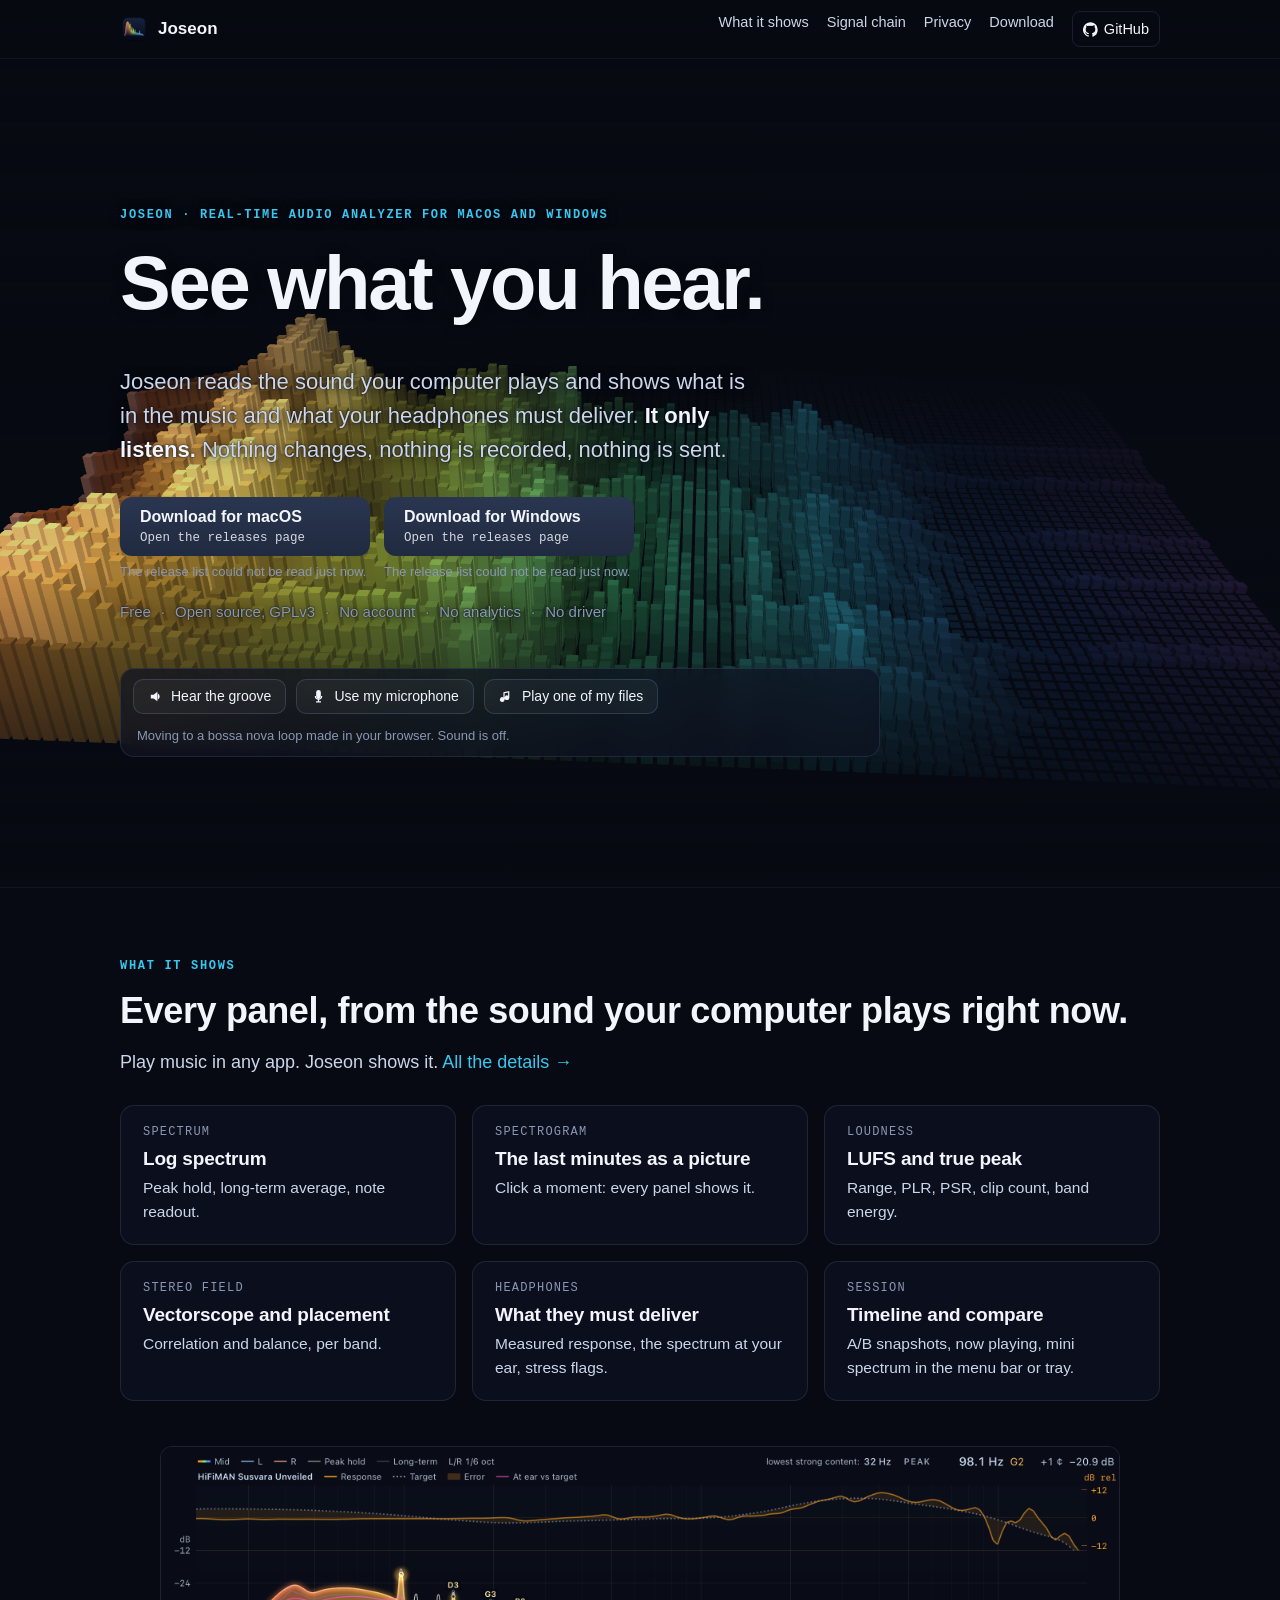
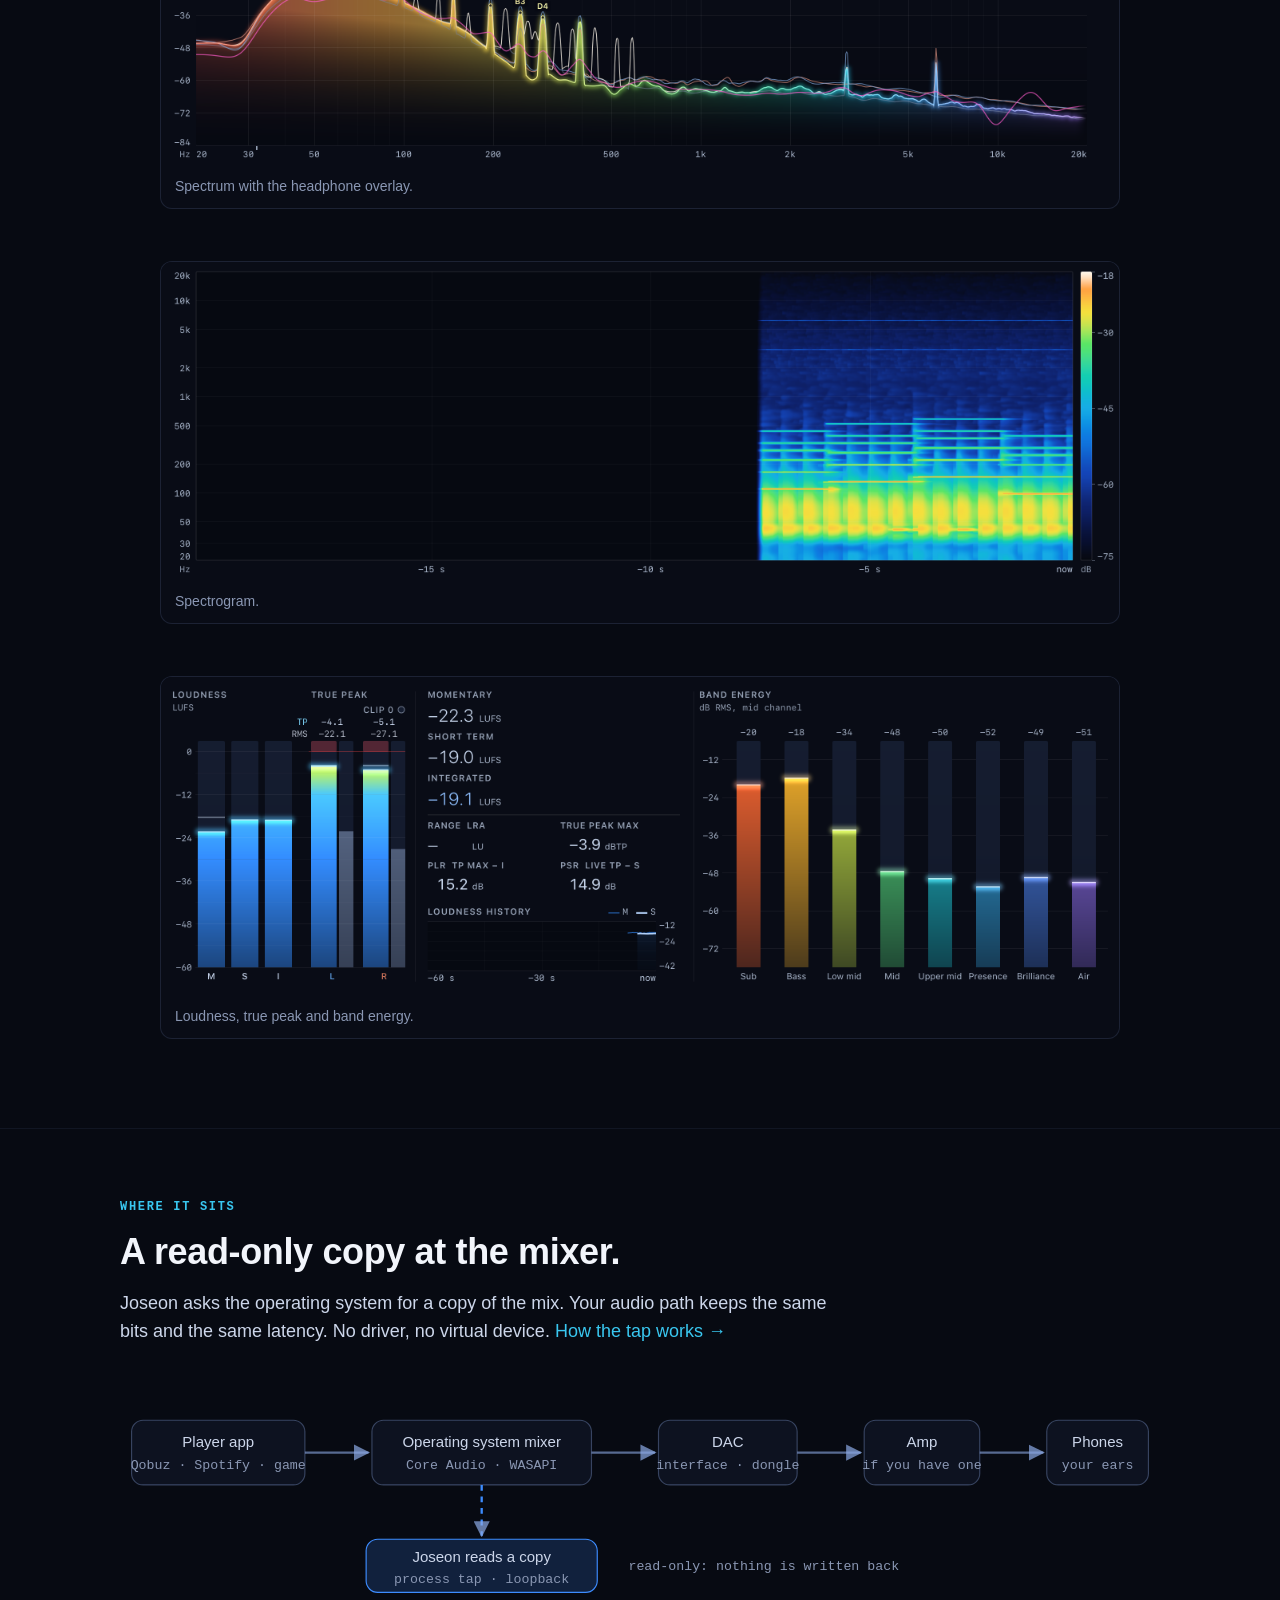
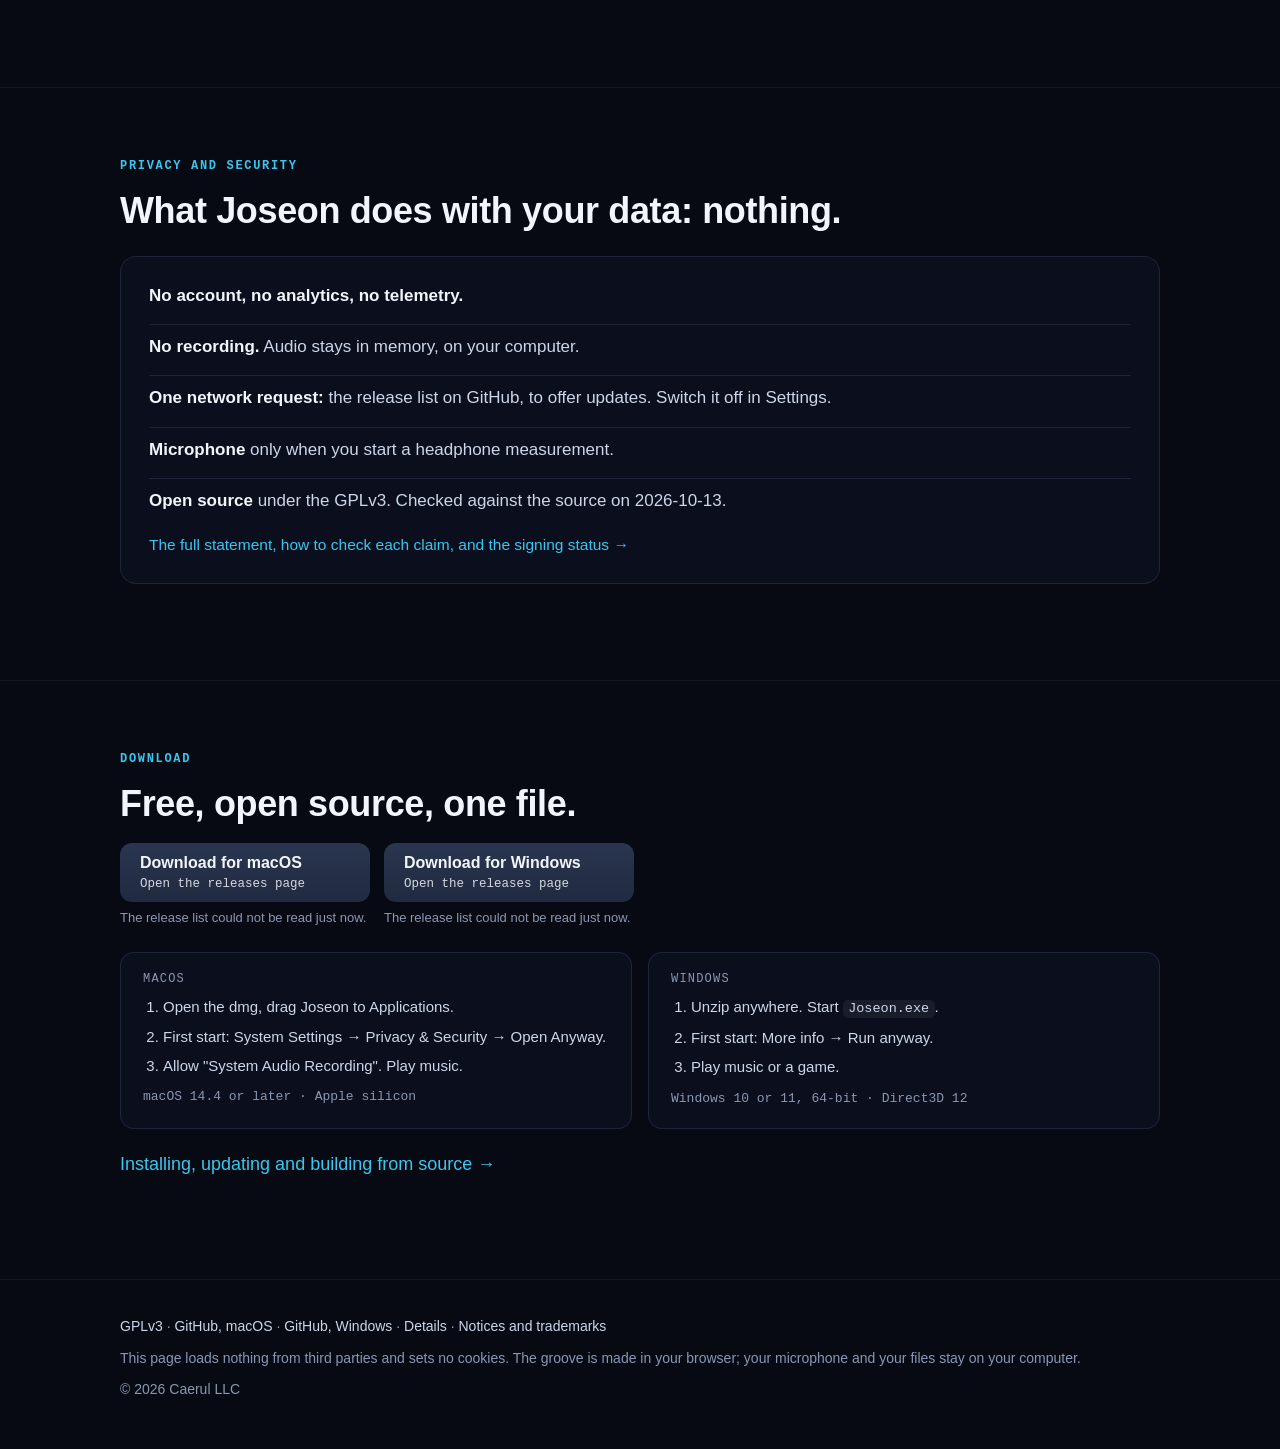
==== docs/index.html @ 68fdccec "site: project page for GitHub Pages, a details page, and an ad-hoc dmg build docs/ holds the page (s" ====
<!doctype html>
<html lang="en">
<head>
<meta charset="utf-8">
<meta name="viewport" content="width=device-width, initial-scale=1">
<title>Joseon — See what you hear</title>
<meta name="description" content="Joseon is a free, open-source real-time audio analyzer for macOS and Windows. It shows the spectrum, spectrogram, loudness and stereo field of the sound your computer plays, and what your headphones must deliver. It only listens.">
<meta name="color-scheme" content="dark">
<meta name="theme-color" content="#070A12">
<meta property="og:title" content="Joseon — See what you hear">
<meta property="og:description" content="Free, open-source real-time audio analyzer for macOS and Windows. It only listens: nothing changes in your audio, nothing is recorded, nothing is sent.">
<meta property="og:type" content="website">
<meta property="og:image" content="https://jasas1.github.io/Joseon/site/icon-512.png">
<link rel="icon" type="image/png" sizes="64x64" href="site/favicon-64.png">
<link rel="apple-touch-icon" href="site/icon-256.png">
<link rel="stylesheet" href="site/style.css">
</head>
<body>

<div id="readout" aria-hidden="true"></div>

<nav>
  <div class="wrap">
    <a class="brand" href="#top"><img src="site/icon-256.png" alt="" width="28" height="28">Joseon</a>
    <div class="links">
      <a href="#shows" class="optional">What it shows</a>
      <a href="#chain" class="optional">Signal chain</a>
      <a href="#privacy">Privacy</a>
      <a href="#download">Download</a>
      <a href="https://github.com/jasas1/Joseon" class="gh"><svg viewBox="0 0 16 16" aria-hidden="true"><path d="M8 .2a8 8 0 0 0-2.5 15.6c.4 0 .5-.2.5-.4v-1.5c-2.2.5-2.7-1-2.7-1-.4-.9-.9-1.2-.9-1.2-.7-.5.1-.5.1-.5.8.1 1.2.8 1.2.8.7 1.3 1.9.9 2.3.7.1-.5.3-.9.5-1.1-1.8-.2-3.6-.9-3.6-4 0-.9.3-1.6.8-2.1-.1-.2-.4-1 .1-2.1 0 0 .7-.2 2.2.8a7.6 7.6 0 0 1 4 0c1.5-1 2.2-.8 2.2-.8.5 1.1.2 1.9.1 2.1.5.5.8 1.2.8 2.1 0 3.1-1.9 3.8-3.6 4 .3.2.5.7.5 1.4v2.2c0 .2.1.5.6.4A8 8 0 0 0 8 .2z"/></svg>GitHub</a>
    </div>
  </div>
</nav>

<main id="top">

<section class="hero">
  <canvas id="field" aria-hidden="true"></canvas>
  <div id="veil" aria-hidden="true"></div>
  <div class="wrap">
    <div class="eyebrow">Joseon · real-time audio analyzer for macOS and Windows</div>
    <h1>See what you hear.</h1>
    <p class="lede">Joseon reads the sound your computer plays and shows what is in the music and what your
      headphones must deliver. <b>It only listens.</b> Nothing changes, nothing is recorded, nothing is sent.</p>

    <div class="downloads">
      <div class="download" data-download="mac">
        <a class="btn" href="https://github.com/jasas1/Joseon/releases">
          <span>Download for macOS</span>
          <span class="btn-sub">Reading the release list…</span>
        </a>
        <div class="meta"></div>
      </div>
      <div class="download" data-download="win">
        <a class="btn" href="https://github.com/jasas1/JoseonPC/releases">
          <span>Download for Windows</span>
          <span class="btn-sub">Reading the release list…</span>
        </a>
        <div class="meta"></div>
      </div>
    </div>
    <p class="sub"><span>Free</span><span>Open source, GPLv3</span><span>No account</span><span>No analytics</span><span>No driver</span></p>

    <div id="sound" role="group" aria-label="Sound for the background">
      <button class="chip" id="btn-listen" type="button" disabled>
        <svg viewBox="0 0 16 16"><path d="M3 6v4h3l4 3V3L6 6H3zm9.5 2a3.5 3.5 0 0 0-2-3.15v6.3A3.5 3.5 0 0 0 12.5 8z"/></svg>
        <span>Hear the groove</span>
      </button>
      <button class="chip" id="btn-mic" type="button">
        <svg viewBox="0 0 16 16"><path d="M8 1a2.5 2.5 0 0 0-2.5 2.5v4a2.5 2.5 0 0 0 5 0v-4A2.5 2.5 0 0 0 8 1zm-4 6.5h1.3a2.7 2.7 0 0 0 5.4 0H12a4 4 0 0 1-3.35 3.95V13h2v1.3H5.35V13h2v-1.55A4 4 0 0 1 4 7.5z"/></svg>
        <span>Use my microphone</span>
      </button>
      <button class="chip" id="btn-file" type="button">
        <svg viewBox="0 0 16 16"><path d="M11 1v8.3a2.5 2.5 0 1 1-1.3-2.2V3.6L6 4.5v6.8a2.5 2.5 0 1 1-1.3-2.2V3.4L11 2z"/></svg>
        <span>Play one of my files</span>
      </button>
      <input type="file" id="file-input" accept="audio/*" hidden>
      <div id="sound-status">The background is a spectrum. Pick what it listens to.</div>
    </div>
  </div>
</section>

<section id="shows">
  <div class="wrap">
    <div class="eyebrow">What it shows</div>
    <h2>Every panel, from the sound your computer plays right now.</h2>
    <p class="intro">Play music in any app. Joseon shows it. <a href="details.html#shows">All the details →</a></p>
    <div class="grid">
      <div class="card"><div class="k">Spectrum</div><h3>Log spectrum</h3><p>Peak hold, long-term average, note readout.</p></div>
      <div class="card"><div class="k">Spectrogram</div><h3>The last minutes as a picture</h3><p>Click a moment: every panel shows it.</p></div>
      <div class="card"><div class="k">Loudness</div><h3>LUFS and true peak</h3><p>Range, PLR, PSR, clip count, band energy.</p></div>
      <div class="card"><div class="k">Stereo field</div><h3>Vectorscope and placement</h3><p>Correlation and balance, per band.</p></div>
      <div class="card"><div class="k">Headphones</div><h3>What they must deliver</h3><p>Measured response, the spectrum at your ear, stress flags.</p></div>
      <div class="card"><div class="k">Session</div><h3>Timeline and compare</h3><p>A/B snapshots, now playing, mini spectrum in the menu bar or tray.</p></div>
    </div>

    <div class="shots">
      <figure class="shot"><img src="screenshots/spectrum.png" alt="The spectrum panel of Joseon with the headphone overlay" loading="lazy" width="2400" height="800">
        <figcaption>Spectrum with the headphone overlay.</figcaption></figure>
      <figure class="shot"><img src="screenshots/spectrogram.png" alt="The spectrogram panel of Joseon" loading="lazy" width="2400" height="800">
        <figcaption>Spectrogram.</figcaption></figure>
      <figure class="shot"><img src="screenshots/meters.png" alt="The meters panel of Joseon: loudness, true peak and band energy" loading="lazy" width="2400" height="800">
        <figcaption>Loudness, true peak and band energy.</figcaption></figure>
    </div>
  </div>
</section>

<section id="chain">
  <div class="wrap">
    <div class="eyebrow">Where it sits</div>
    <h2>A read-only copy at the mixer.</h2>
    <p class="intro">Joseon asks the operating system for a copy of the mix. Your audio path keeps the same bits and
      the same latency. No driver, no virtual device. <a href="details.html#chain">How the tap works →</a></p>

    <svg class="chain" viewBox="0 0 900 200" role="img" aria-label="Signal chain: a player app sends audio to the operating system mixer, which sends it to the DAC, amplifier and headphones. Joseon receives a read-only copy from the mixer.">
      <defs><marker id="arrow" viewBox="0 0 10 10" refX="9" refY="5" markerWidth="7" markerHeight="7" orient="auto"><path d="M0 0L10 5 0 10z" fill="rgba(140,170,230,0.7)"/></marker></defs>
      <g>
        <rect class="box" x="10" y="40" width="150" height="56" rx="10"/>
        <text x="85" y="63" text-anchor="middle">Player app</text>
        <text class="small" x="85" y="82" text-anchor="middle">Qobuz · Spotify · game</text>
        <path class="wire" d="M160 68 H215" marker-end="url(#arrow)"/>
        <rect class="box" x="218" y="40" width="190" height="56" rx="10"/>
        <text x="313" y="63" text-anchor="middle">Operating system mixer</text>
        <text class="small" x="313" y="82" text-anchor="middle">Core Audio · WASAPI</text>
        <path class="wire" d="M408 68 H463" marker-end="url(#arrow)"/>
        <rect class="box" x="466" y="40" width="120" height="56" rx="10"/>
        <text x="526" y="63" text-anchor="middle">DAC</text>
        <text class="small" x="526" y="82" text-anchor="middle">interface · dongle</text>
        <path class="wire" d="M586 68 H641" marker-end="url(#arrow)"/>
        <rect class="box" x="644" y="40" width="100" height="56" rx="10"/>
        <text x="694" y="63" text-anchor="middle">Amp</text>
        <text class="small" x="694" y="82" text-anchor="middle">if you have one</text>
        <path class="wire" d="M744 68 H799" marker-end="url(#arrow)"/>
        <rect class="box" x="802" y="40" width="88" height="56" rx="10"/>
        <text x="846" y="63" text-anchor="middle">Phones</text>
        <text class="small" x="846" y="82" text-anchor="middle">your ears</text>
        <path class="copy" d="M313 96 V140" marker-end="url(#arrow)"/>
        <rect class="tap" x="213" y="143" width="200" height="46" rx="10"/>
        <text x="313" y="163" text-anchor="middle">Joseon reads a copy</text>
        <text class="small" x="313" y="181" text-anchor="middle">process tap · loopback</text>
        <text class="small" x="440" y="170">read-only: nothing is written back</text>
      </g>
    </svg>
  </div>
</section>

<section id="privacy">
  <div class="wrap">
    <div class="eyebrow">Privacy and security</div>
    <h2>What Joseon does with your data: nothing.</h2>
    <div class="statement">
      <ul class="plain">
        <li><b>No account, no analytics, no telemetry.</b></li>
        <li><b>No recording.</b> Audio stays in memory, on your computer.</li>
        <li><b>One network request:</b> the release list on GitHub, to offer updates. Switch it off in Settings.</li>
        <li><b>Microphone</b> only when you start a headphone measurement.</li>
        <li><b>Open source</b> under the GPLv3. Checked against the source on 2026-10-13.</li>
      </ul>
      <p class="more"><a href="details.html#privacy">The full statement, how to check each claim, and the signing status →</a></p>
    </div>
  </div>
</section>

<section id="download">
  <div class="wrap">
    <div class="eyebrow">Download</div>
    <h2>Free, open source, one file.</h2>
    <div class="downloads">
      <div class="download" data-download="mac">
        <a class="btn" href="https://github.com/jasas1/Joseon/releases">
          <span>Download for macOS</span>
          <span class="btn-sub">Reading the release list…</span>
        </a>
        <div class="meta"></div>
      </div>
      <div class="download" data-download="win">
        <a class="btn" href="https://github.com/jasas1/JoseonPC/releases">
          <span>Download for Windows</span>
          <span class="btn-sub">Reading the release list…</span>
        </a>
        <div class="meta"></div>
      </div>
    </div>

    <div class="steps">
      <div class="card">
        <div class="k">macOS</div>
        <ol>
          <li>Open the dmg, drag Joseon to Applications.</li>
          <li>First start: System Settings → Privacy &amp; Security → Open Anyway.</li>
          <li>Allow "System Audio Recording". Play music.</li>
        </ol>
        <div class="req">macOS 14.4 or later · Apple silicon</div>
      </div>
      <div class="card">
        <div class="k">Windows</div>
        <ol>
          <li>Unzip anywhere. Start <code>Joseon.exe</code>.</li>
          <li>First start: More info → Run anyway.</li>
          <li>Play music or a game.</li>
        </ol>
        <div class="req">Windows 10 or 11, 64-bit · Direct3D 12</div>
      </div>
    </div>
    <p class="intro" style="margin-top:22px"><a href="details.html#install">Installing, updating and building from source →</a></p>
  </div>
</section>

</main>

<footer>
  <div class="wrap">
    <div><a href="https://github.com/jasas1/Joseon/blob/main/LICENSE">GPLv3</a> ·
      <a href="https://github.com/jasas1/Joseon">GitHub, macOS</a> · <a href="https://github.com/jasas1/JoseonPC">GitHub, Windows</a> ·
      <a href="details.html">Details</a> · <a href="https://github.com/jasas1/Joseon/blob/main/NOTICE">Notices and trademarks</a></div>
    <div>This page loads nothing from third parties and sets no cookies. The groove is made in your browser;
      your microphone and your files stay on your computer.</div>
    <div>© <span id="year">2026</span> Caerul LLC</div>
  </div>
</footer>

<script type="module" src="site/page.js"></script>
</body>
</html>
---- docs/site/style.css ----
/* Joseon — project page. Dark like the app, one accent, system fonts, no third-party assets. */

:root {
  --bg: #070A12;
  --bg-2: #0B1020;
  --panel: rgba(14, 19, 34, 0.72);
  --panel-line: rgba(140, 170, 230, 0.14);
  --text: #CCD6EA;
  --text-dim: #8A97B3;
  --text-bright: #F2F5FB;
  --accent: #3D8CFF;
  --accent-2: #39C7F0;
  --warn: #FFA626;
  --ok: #58D68D;
  --mono: ui-monospace, "SF Mono", Menlo, Consolas, "Liberation Mono", monospace;
  --sans: ui-sans-serif, -apple-system, BlinkMacSystemFont, "SF Pro Text", "Segoe UI Variable Text", "Segoe UI", Inter, Roboto, Helvetica, Arial, sans-serif;
  --maxw: 1080px;
  --gutter: 20px;
}

* { box-sizing: border-box; }
html { scroll-behavior: smooth; -webkit-text-size-adjust: 100%; }
body {
  margin: 0;
  background: var(--bg);
  color: var(--text);
  font-family: var(--sans);
  font-size: 17px;
  line-height: 1.55;
  overflow-x: hidden;
}
a { color: var(--accent-2); text-decoration: none; }
a:hover { text-decoration: underline; }
h1, h2, h3 { color: var(--text-bright); letter-spacing: -0.01em; line-height: 1.15; margin: 0 0 0.5em; }
h1 { font-size: clamp(40px, 7vw, 76px); font-weight: 700; letter-spacing: -0.03em; }
h2 { font-size: clamp(26px, 3.6vw, 36px); font-weight: 650; }
h3 { font-size: 19px; font-weight: 600; }
p { margin: 0 0 1em; }
code, kbd, pre { font-family: var(--mono); font-size: 0.9em; }
code { background: rgba(255, 255, 255, 0.06); padding: 0.1em 0.4em; border-radius: 5px; }
pre {
  background: rgba(0, 0, 0, 0.45);
  border: 1px solid var(--panel-line);
  border-radius: 10px;
  padding: 14px 16px;
  overflow-x: auto;
  margin: 0 0 1em;
  line-height: 1.5;
}
pre code { background: none; padding: 0; }
.dim { color: var(--text-dim); }
.mono { font-family: var(--mono); }

/* The field sits behind the hero only and scrolls away with it. */
#field {
  position: absolute;
  inset: 0;
  width: 100%;
  height: 100%;
  z-index: 0;
  display: block;
}
#veil {
  position: absolute;
  inset: 0;
  z-index: 1;
  pointer-events: none;
  background:
    linear-gradient(180deg, rgba(7, 10, 18, 0.72) 0%, rgba(7, 10, 18, 0.25) 30%, rgba(7, 10, 18, 0.15) 62%, rgba(7, 10, 18, 0.85) 92%, var(--bg) 100%);
}
#readout {
  position: fixed;
  left: 0; top: 0;
  z-index: 3;
  pointer-events: none;
  font: 12px/1 var(--mono);
  color: var(--text-bright);
  background: rgba(10, 14, 26, 0.8);
  border: 1px solid var(--panel-line);
  border-radius: 6px;
  padding: 6px 8px;
  opacity: 0;
  transition: opacity 0.25s;
  white-space: nowrap;
}
#readout.on { opacity: 1; }

/* Layout */
main { position: relative; z-index: 2; }
.wrap { max-width: var(--maxw); margin: 0 auto; padding: 0 var(--gutter); }
section { padding: 72px 0; }
.hero .lede, .hero .sub, .hero h1, .hero .eyebrow { text-shadow: 0 1px 12px rgba(7, 10, 18, 0.9), 0 0 2px rgba(7, 10, 18, 1); }
section + section { border-top: 1px solid rgba(140, 170, 230, 0.08); }

nav {
  position: sticky; top: 0; z-index: 4;
  backdrop-filter: blur(14px); -webkit-backdrop-filter: blur(14px);
  background: rgba(7, 10, 18, 0.55);
  border-bottom: 1px solid rgba(140, 170, 230, 0.08);
}
nav .wrap { display: flex; align-items: center; gap: 22px; height: 58px; }
nav .brand { display: flex; align-items: center; gap: 10px; color: var(--text-bright); font-weight: 650; font-size: 17px; }
nav .brand img { width: 28px; height: 28px; border-radius: 7px; }
nav .links { margin-left: auto; display: flex; gap: 18px; font-size: 14.5px; }
nav .links a { color: var(--text); white-space: nowrap; }
nav .links a:hover { color: var(--text-bright); text-decoration: none; }
nav .links a.gh { display: inline-flex; align-items: center; gap: 6px; color: var(--text-bright); padding: 6px 10px; border: 1px solid var(--panel-line); border-radius: 8px; }
nav .links a.gh svg { width: 15px; height: 15px; fill: currentColor; }
@media (max-width: 640px) { nav .links a.optional { display: none; } }

/* Hero */
.hero { position: relative; overflow: hidden; padding: 92px 0 72px; min-height: 92vh; display: flex; align-items: center; }
.hero .wrap { position: relative; z-index: 2; width: 100%; }
.hero .lede { font-size: clamp(18px, 2.2vw, 22px); color: var(--text); max-width: 640px; margin-bottom: 30px; }
.hero .lede b { color: var(--text-bright); font-weight: 600; }
.hero .sub { color: var(--text-dim); font-size: 15px; margin-top: 18px; }
.hero .sub span + span::before { content: "·"; margin: 0 10px; color: var(--text-dim); }
.eyebrow { font: 600 12px/1 var(--mono); letter-spacing: 0.14em; text-transform: uppercase; color: var(--accent-2); margin-bottom: 18px; }

.downloads { display: flex; flex-wrap: wrap; gap: 14px; }
.download { display: flex; flex-direction: column; gap: 6px; min-width: 250px; }
.on-win .download[data-download="win"], .on-mac .download[data-download="mac"] { order: -1; }
.btn {
  display: inline-flex; flex-direction: column; justify-content: center;
  min-height: 58px;
  padding: 10px 20px;
  border-radius: 12px;
  background: linear-gradient(180deg, #4C97FF, #2F7BEC);
  color: #fff;
  font-weight: 600;
  font-size: 16px;
  line-height: 1.25;
  box-shadow: 0 8px 28px rgba(61, 140, 255, 0.25), inset 0 1px 0 rgba(255, 255, 255, 0.18);
  transition: transform 0.12s, box-shadow 0.12s;
}
.btn:hover { text-decoration: none; transform: translateY(-1px); box-shadow: 0 12px 34px rgba(61, 140, 255, 0.33), inset 0 1px 0 rgba(255, 255, 255, 0.18); }
.btn .btn-sub { font: 12.5px/1.3 var(--mono); opacity: 0.85; font-weight: 400; margin-top: 3px; }
.download.pending .btn, .download.failed .btn { background: linear-gradient(180deg, #2A3650, #202A40); box-shadow: none; color: var(--text-bright); }
.download .meta { font-size: 13px; color: var(--text-dim); min-height: 1.2em; }
.download .meta a { color: var(--text); }
.tag { display: inline-block; font: 600 11px/1 var(--mono); letter-spacing: 0.08em; text-transform: uppercase; color: var(--warn); border: 1px solid rgba(255, 166, 38, 0.4); border-radius: 4px; padding: 3px 5px; vertical-align: 1px; }

/* Sound controls */
#sound {
  display: flex; flex-wrap: wrap; align-items: center; gap: 10px;
  margin-top: 44px;
  padding: 10px 12px;
  border: 1px solid var(--panel-line);
  border-radius: 14px;
  background: var(--panel);
  backdrop-filter: blur(10px); -webkit-backdrop-filter: blur(10px);
  max-width: 760px;
}
#sound .chip {
  display: inline-flex; align-items: center; gap: 8px;
  padding: 9px 14px;
  border-radius: 10px;
  border: 1px solid rgba(140, 170, 230, 0.2);
  background: rgba(255, 255, 255, 0.04);
  color: var(--text-bright);
  font: 500 14px/1 var(--sans);
  cursor: pointer;
}
#sound .chip:hover { background: rgba(255, 255, 255, 0.08); }
#sound .chip:disabled { opacity: 0.5; cursor: default; }
#sound .chip.active { border-color: var(--accent); background: rgba(61, 140, 255, 0.2); }
#sound .chip svg { width: 15px; height: 15px; fill: currentColor; }
#sound-status { flex-basis: 100%; font-size: 13px; color: var(--text-dim); padding: 2px 4px 0; }

/* Cards */
.grid { display: grid; grid-template-columns: repeat(auto-fit, minmax(260px, 1fr)); gap: 16px; }
.card {
  background: var(--panel);
  border: 1px solid var(--panel-line);
  border-radius: 14px;
  padding: 20px 22px;
  backdrop-filter: blur(8px); -webkit-backdrop-filter: blur(8px);
}
.card h3 { margin-bottom: 6px; }
.card p { margin: 0; color: var(--text); font-size: 15.5px; }
.card .k { color: var(--text-dim); font: 12px/1 var(--mono); letter-spacing: 0.1em; text-transform: uppercase; margin-bottom: 10px; }

.shots { display: grid; gap: 18px; margin-top: 28px; }
.shot { border-radius: 12px; overflow: hidden; border: 1px solid var(--panel-line); background: #090C16; }
.shot img { display: block; width: 100%; height: auto; }
.shot figcaption { padding: 10px 14px; font-size: 14px; color: var(--text-dim); }

.intro { max-width: 720px; font-size: 18px; margin-bottom: 28px; }

/* Signal chain diagram */
.chain { width: 100%; height: auto; display: block; margin: 20px 0 10px; }
.chain text { font-family: var(--sans); font-size: 13px; fill: var(--text); }
.chain .box { fill: rgba(14, 19, 34, 0.9); stroke: rgba(140, 170, 230, 0.35); }
.chain .tap { fill: rgba(61, 140, 255, 0.18); stroke: var(--accent); }
.chain .wire { stroke: rgba(140, 170, 230, 0.6); stroke-width: 2; fill: none; }
.chain .copy { stroke: var(--accent); stroke-width: 2; stroke-dasharray: 5 5; fill: none; }
.chain .small { font-size: 11.5px; fill: var(--text-dim); font-family: var(--mono); }

/* Claims table */
.claims {
  width: 100%; border-collapse: collapse; font-size: 15px; margin: 8px 0 24px;
  background: var(--panel); border: 1px solid var(--panel-line); border-radius: 14px; overflow: hidden;
  backdrop-filter: blur(8px); -webkit-backdrop-filter: blur(8px);
}
.claims th, .claims td { text-align: left; vertical-align: top; padding: 12px 14px; border-top: 1px solid var(--panel-line); }
.claims thead th { border-top: 0; }
.claims th { color: var(--text-dim); font: 600 12px/1.3 var(--mono); letter-spacing: 0.1em; text-transform: uppercase; }
.claims td:first-child { color: var(--text-bright); font-weight: 600; width: 28%; }
.claims td:last-child { color: var(--text-dim); font-size: 14px; }
.claims code { white-space: nowrap; }
@media (max-width: 720px) {
  .claims thead { display: none; }
  .claims tr { display: block; padding: 10px 14px; border-top: 1px solid var(--panel-line); }
  .claims td { display: block; border: 0; padding: 4px 0; width: auto !important; }
  .claims code { white-space: normal; }
}

.callout {
  border-left: 3px solid var(--warn);
  background: rgba(255, 166, 38, 0.07);
  padding: 14px 18px;
  border-radius: 0 10px 10px 0;
  margin: 20px 0;
  font-size: 15.5px;
}
.callout.ok { border-color: var(--ok); background: rgba(88, 214, 141, 0.07); }
.callout.info { border-color: var(--accent); background: rgba(61, 140, 255, 0.08); }
.callout p:last-child { margin: 0; }

.statement {
  background: var(--panel);
  border: 1px solid var(--panel-line);
  border-radius: 16px;
  padding: 26px 28px;
  margin: 24px 0;
  backdrop-filter: blur(8px); -webkit-backdrop-filter: blur(8px);
}
.statement h3 { font-size: 22px; margin-bottom: 14px; }
.statement .big { font-size: 19px; color: var(--text-bright); margin-bottom: 12px; }
.statement ul { padding-left: 22px; margin: 0 0 12px; }
.statement li { margin-bottom: 6px; }
.statement .signed { color: var(--text-dim); font: 13px/1.5 var(--mono); margin-top: 14px; }
.statement ul.plain { list-style: none; padding: 0; margin: 0 0 10px; }
.statement ul.plain li { padding: 9px 0; border-top: 1px solid var(--panel-line); font-size: 17px; }
.statement ul.plain li:first-child { border-top: 0; padding-top: 0; }
.statement ul.plain b { color: var(--text-bright); }
.statement .more { margin: 10px 0 0; font-size: 15.5px; }

/* The details page */
body.details .page-head { padding: 60px 0 10px; }
body.details .page-head h1 { font-size: clamp(34px, 5vw, 54px); }
body.details .page-head .lede { font-size: 18px; max-width: 680px; }
body.details .crumb { font: 14px/1 var(--mono); margin-bottom: 20px; }

/* Install steps */
.steps { display: grid; grid-template-columns: repeat(auto-fit, minmax(300px, 1fr)); gap: 16px; margin-top: 24px; }
.steps ol { padding-left: 20px; margin: 10px 0 0; }
.steps li { margin-bottom: 6px; font-size: 15px; }
.req { font: 13px/1.5 var(--mono); color: var(--text-dim); margin-top: 10px; }

footer { position: relative; z-index: 2; padding: 36px 0 48px; border-top: 1px solid rgba(140, 170, 230, 0.08); font-size: 14px; color: var(--text-dim); }
footer .wrap { display: grid; gap: 10px; }
footer a { color: var(--text); }

@media (prefers-reduced-motion: reduce) {
  html { scroll-behavior: auto; }
  .btn { transition: none; }
}
@media (max-width: 640px) {
  body { font-size: 16px; }
  section { padding: 52px 0; }
  .hero { padding-top: 56px; min-height: 0; }
  .download { min-width: 0; flex: 1 1 100%; }
  .btn { width: 100%; }
}
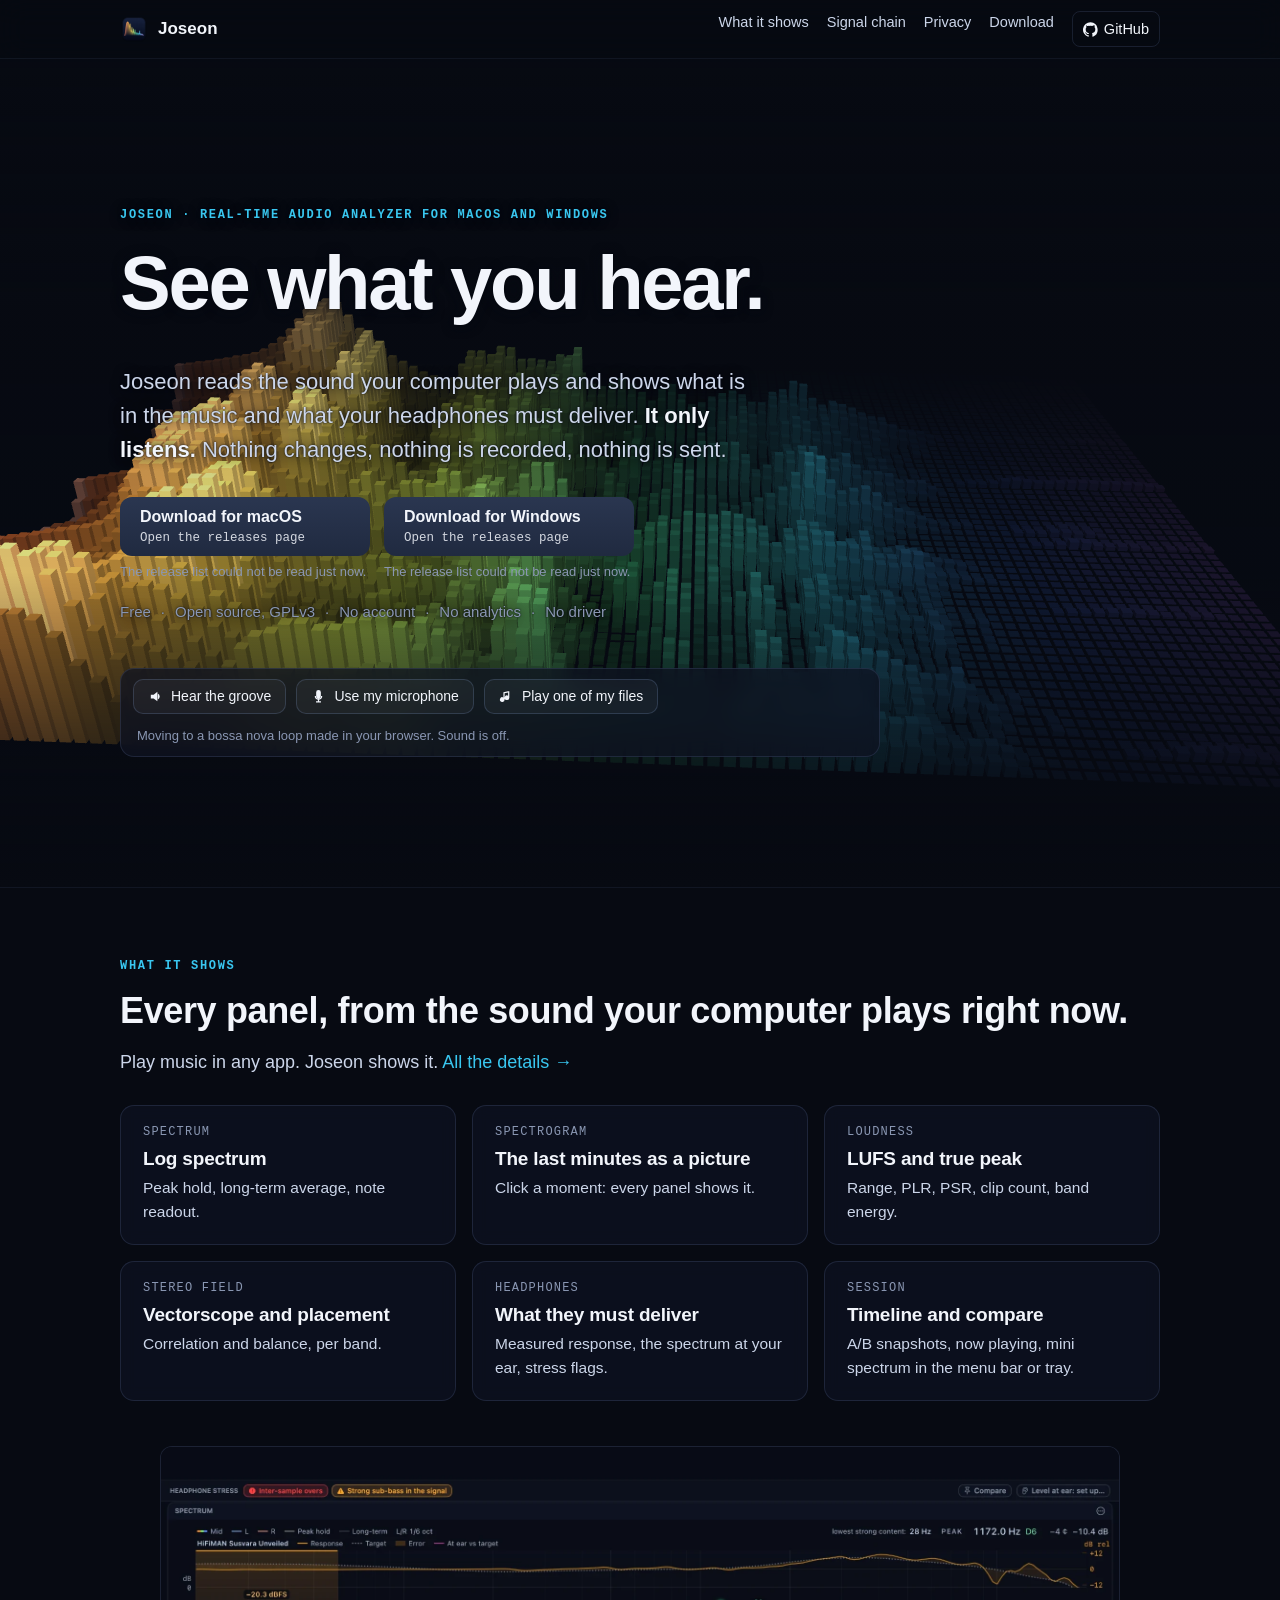
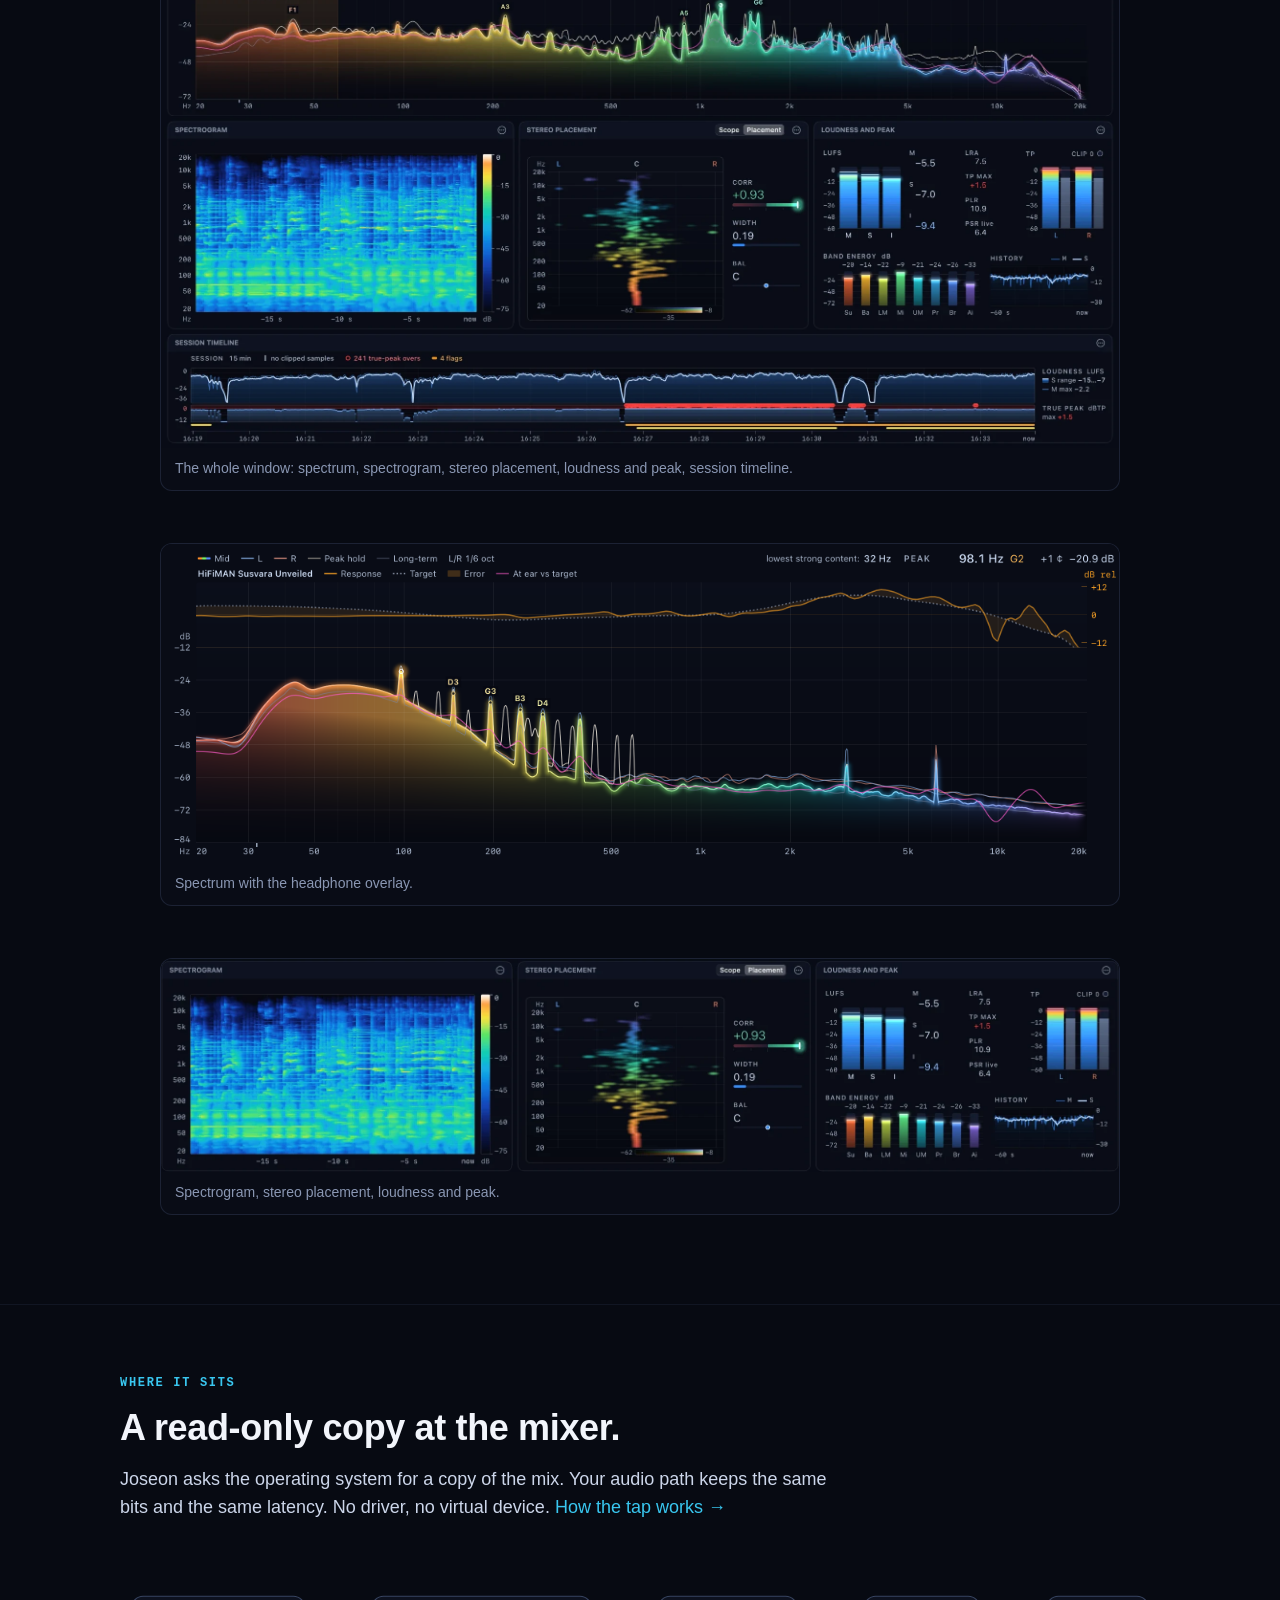
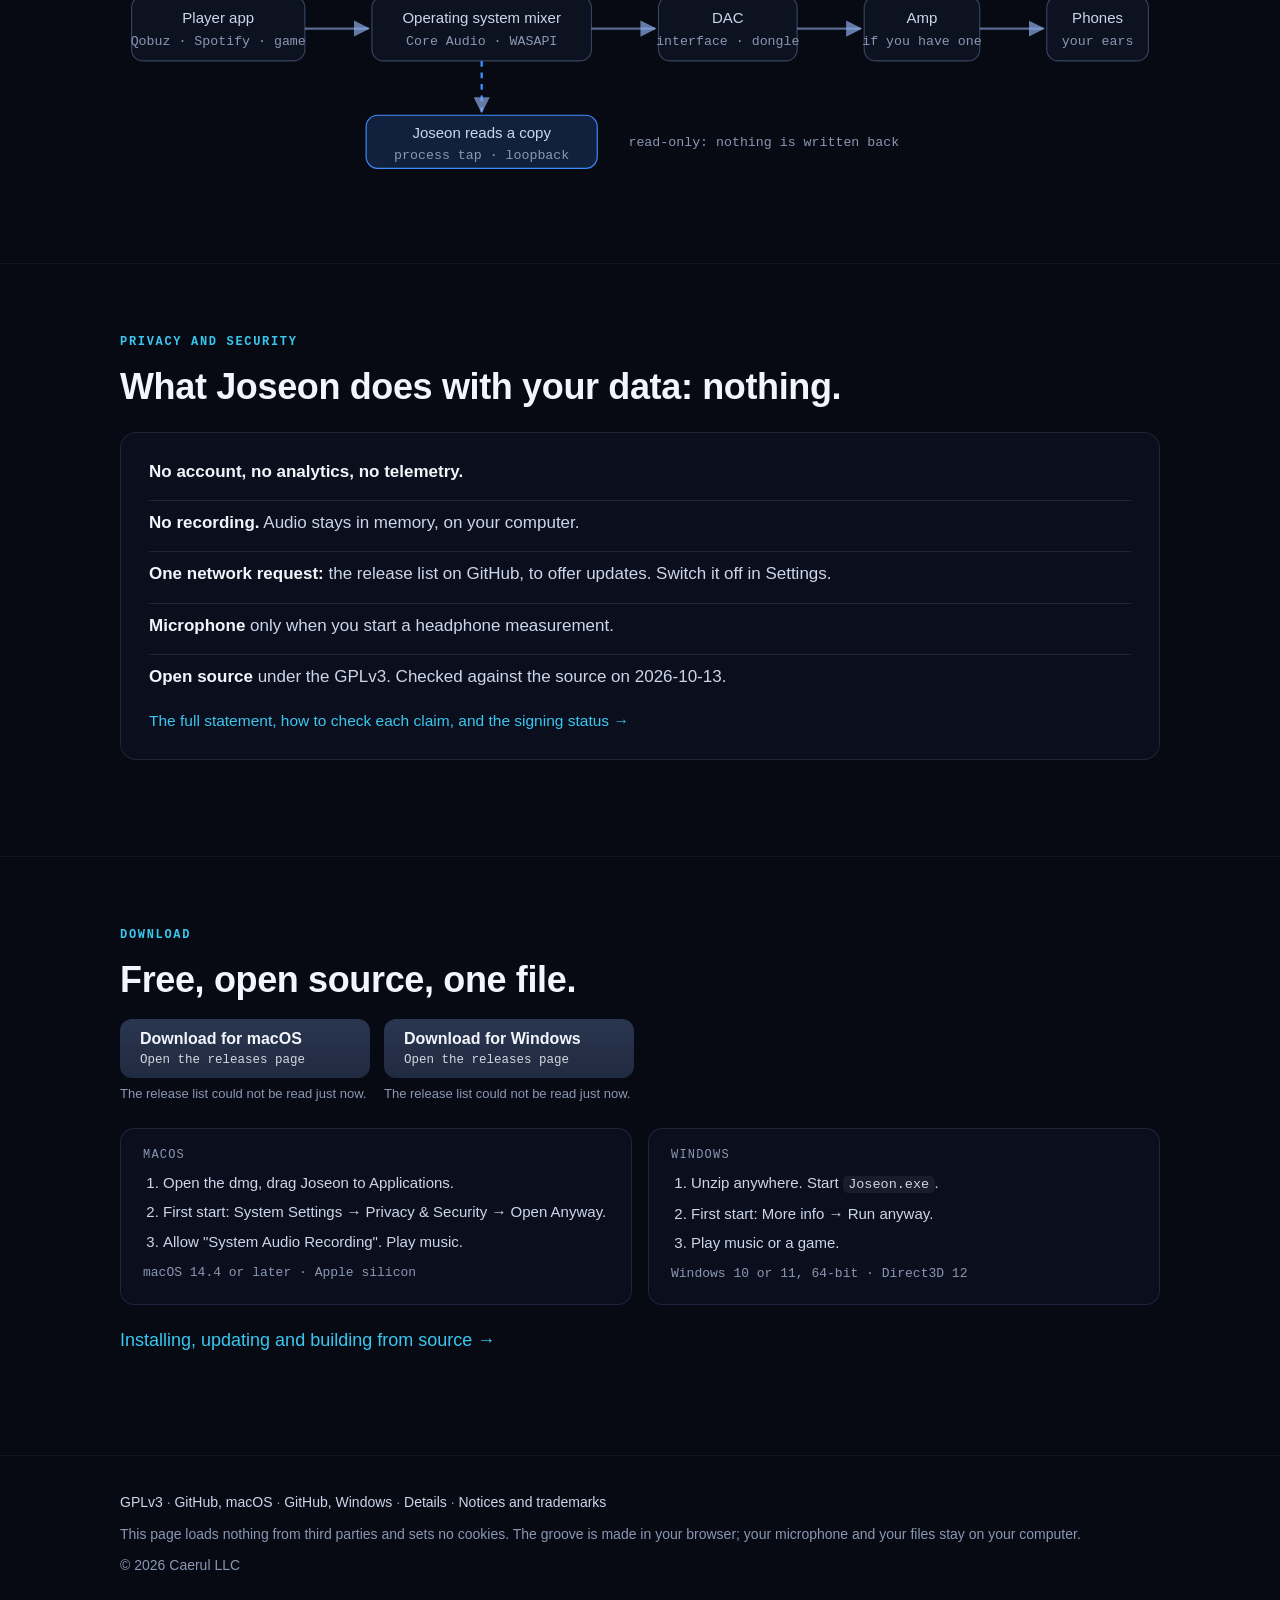
==== commit 572ecf7d: "site: the whole window and the middle panel row as screenshots The probe render of the spectrogram w" ====
--- a/docs/index.html
+++ b/docs/index.html
@@ -95,12 +95,12 @@
     </div>
 
     <div class="shots">
+      <figure class="shot"><img src="screenshots/window.webp" alt="The Joseon window: spectrum with headphone overlay, spectrogram, stereo placement, loudness and peak, and the session timeline" loading="lazy" width="2000" height="1255">
+        <figcaption>The whole window: spectrum, spectrogram, stereo placement, loudness and peak, session timeline.</figcaption></figure>
       <figure class="shot"><img src="screenshots/spectrum.png" alt="The spectrum panel of Joseon with the headphone overlay" loading="lazy" width="2400" height="800">
         <figcaption>Spectrum with the headphone overlay.</figcaption></figure>
-      <figure class="shot"><img src="screenshots/spectrogram.png" alt="The spectrogram panel of Joseon" loading="lazy" width="2400" height="800">
-        <figcaption>Spectrogram.</figcaption></figure>
-      <figure class="shot"><img src="screenshots/meters.png" alt="The meters panel of Joseon: loudness, true peak and band energy" loading="lazy" width="2400" height="800">
-        <figcaption>Loudness, true peak and band energy.</figcaption></figure>
+      <figure class="shot"><img src="screenshots/panels.webp" alt="Three panels of Joseon: spectrogram, stereo placement by frequency, loudness and peak meters" loading="lazy" width="1976" height="440">
+        <figcaption>Spectrogram, stereo placement, loudness and peak.</figcaption></figure>
     </div>
   </div>
 </section>
